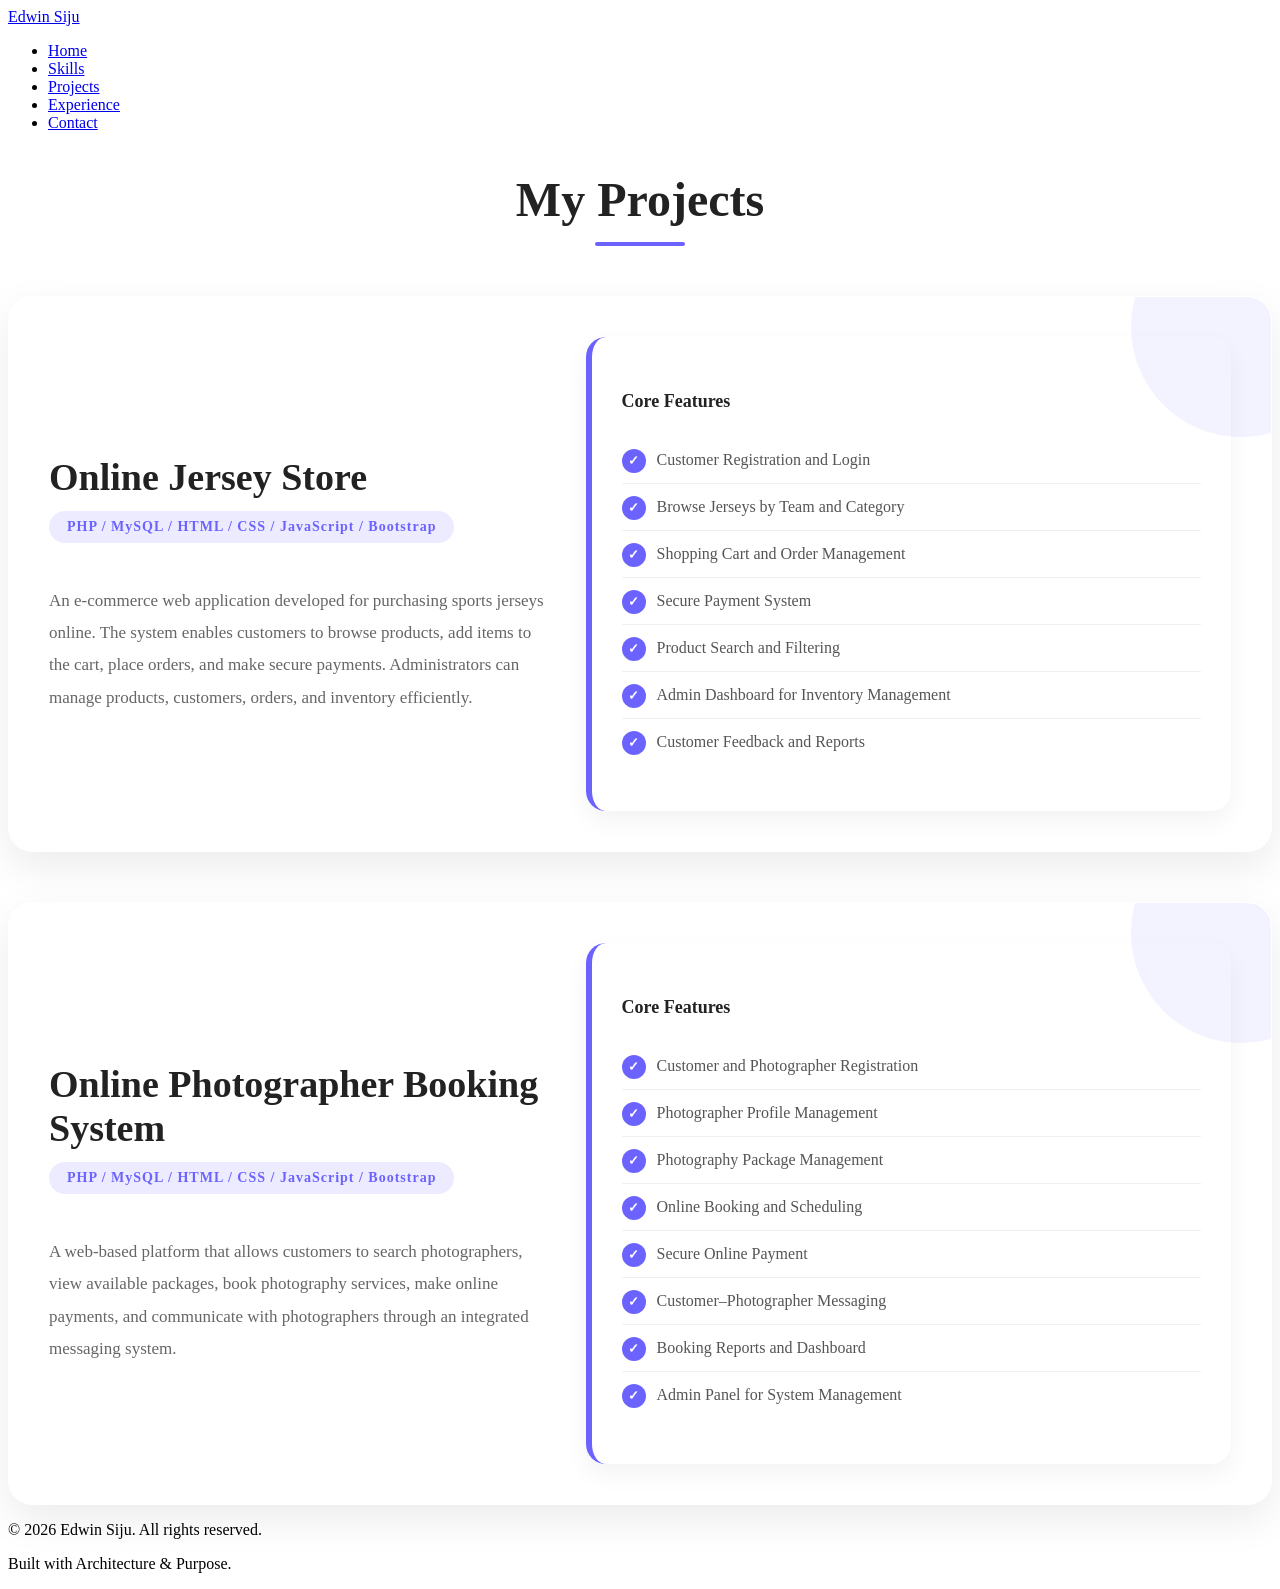
==== projects.html @ b20c207e "Update projects.html" ====
<!DOCTYPE html>
<html lang="en">
<head>
    <meta charset="UTF-8">
    <meta name="viewport" content="width=device-width, initial-scale=1.0">
    <title>Projects — Edwin Siju</title>
    <link rel="stylesheet" href="css/style.css">
    <style>
       /* ===========================
   PROJECTS PAGE
=========================== */

.showroom-grid{
    display:flex;
    flex-direction:column;
    gap:50px;
    margin-top:50px;
}

.project-showcase{

    display:grid;
    grid-template-columns:1fr 1.3fr;
    gap:40px;

    background:rgba(255,255,255,.75);
    backdrop-filter:blur(18px);

    border:1px solid rgba(255,255,255,.35);

    border-radius:25px;

    padding:40px;

    box-shadow:
    0 15px 40px rgba(0,0,0,.08);

    transition:.4s ease;

    overflow:hidden;

    position:relative;

}

.project-showcase::before{

    content:'';

    position:absolute;

    width:220px;
    height:220px;

    background:rgba(108,99,255,.08);

    border-radius:50%;

    top:-80px;
    right:-80px;

}

.project-showcase:hover{

    transform:translateY(-12px);

    box-shadow:
    0 30px 60px rgba(108,99,255,.15);

}

.project-meta{

    display:flex;
    flex-direction:column;
    justify-content:center;

}

.project-meta h3{

    font-size:38px;

    font-weight:700;

    color:#222;

    margin-bottom:12px;

}

.project-stack{

    display:inline-block;

    width:fit-content;

    padding:8px 18px;

    background:#ecebff;

    color:#6c63ff;

    border-radius:30px;

    font-size:14px;

    font-weight:600;

    letter-spacing:1px;

    margin-bottom:25px;

}

.project-description{

    font-size:17px;

    line-height:1.9;

    color:#666;

}

.feature-panel{

    background:white;

    border-radius:20px;

    padding:30px;

    box-shadow:
    0 10px 25px rgba(0,0,0,.05);

    border-left:6px solid #6c63ff;

}

.feature-panel h4{

    font-size:18px;

    margin-bottom:25px;

    color:#222;

    font-weight:700;

}

.feature-list{

    list-style:none;

    padding:0;

}

.feature-list li{

    position:relative;

    padding:14px 0 14px 35px;

    border-bottom:1px solid #f0f0f0;

    color:#555;

    transition:.3s;

}

.feature-list li:last-child{

    border:none;

}

.feature-list li::before{

    content:"✓";

    position:absolute;

    left:0;

    top:12px;

    width:24px;

    height:24px;

    background:#6c63ff;

    color:white;

    border-radius:50%;

    display:flex;

    align-items:center;

    justify-content:center;

    font-size:13px;

    font-weight:bold;

}

.feature-list li:hover{

    color:#6c63ff;

    padding-left:42px;

}

.section-title{

    text-align:center;

    font-size:48px;

    margin-bottom:15px;

    color:#222;

}

.section-title::after{

    content:'';

    display:block;

    width:90px;

    height:4px;

    background:#6c63ff;

    margin:15px auto 0;

    border-radius:10px;

}

/* ===========================
   RESPONSIVE
=========================== */

@media(max-width:992px){

.project-showcase{

grid-template-columns:1fr;

padding:30px;

gap:30px;

}

.project-meta h3{

font-size:30px;

}

.section-title{

font-size:38px;

}

}

@media(max-width:768px){

.project-showcase{

padding:25px;

}

.project-meta h3{

font-size:26px;

}

.project-description{

font-size:16px;

}

.feature-panel{

padding:25px;

}

}
    </style>
</head>
<body>

    <nav class="navbar">
        <div class="container nav-container">
            <a href="index.html" class="logo">Edwin Siju</a>
            <ul class="nav-links">
                <li><a href="index.html">Home</a></li>
                <li><a href="skills.html">Skills</a></li>
                <li><a href="projects.html" class="active">Projects</a></li>
                <li><a href="experience.html">Experience</a></li>
                <li><a href="contact.html">Contact</a></li>
            </ul>
        </div>
    </nav>

    <main>
        <section class="container section">
            <h2 class="section-title">My Projects</h2>
            
            <div class="showroom-grid">

    <!-- Project 1 -->
    <div class="project-showcase">

        <div class="project-meta">
            <h3>Online Jersey Store</h3>

            <div class="project-stack">
                PHP / MySQL / HTML / CSS / JavaScript / Bootstrap
            </div>

            <p class="project-description">
                An e-commerce web application developed for purchasing sports jerseys online.
                The system enables customers to browse products, add items to the cart,
                place orders, and make secure payments. Administrators can manage products,
                customers, orders, and inventory efficiently.
            </p>

        </div>

        <div class="feature-panel">

            <h4>Core Features</h4>

            <ul class="feature-list">

                <li>Customer Registration and Login</li>

                <li>Browse Jerseys by Team and Category</li>

                <li>Shopping Cart and Order Management</li>

                <li>Secure Payment System</li>

                <li>Product Search and Filtering</li>

                <li>Admin Dashboard for Inventory Management</li>

                <li>Customer Feedback and Reports</li>

            </ul>

        </div>

    </div>


    <!-- Project 2 -->
    <div class="project-showcase">

        <div class="project-meta">

            <h3>Online Photographer Booking System</h3>

            <div class="project-stack">
                PHP / MySQL / HTML / CSS / JavaScript / Bootstrap
            </div>

            <p class="project-description">
                A web-based platform that allows customers to search photographers,
                view available packages, book photography services, make online
                payments, and communicate with photographers through an integrated
                messaging system.
            </p>

        </div>

        <div class="feature-panel">

            <h4>Core Features</h4>

            <ul class="feature-list">

                <li>Customer and Photographer Registration</li>

                <li>Photographer Profile Management</li>

                <li>Photography Package Management</li>

                <li>Online Booking and Scheduling</li>

                <li>Secure Online Payment</li>

                <li>Customer–Photographer Messaging</li>

                <li>Booking Reports and Dashboard</li>

                <li>Admin Panel for System Management</li>

            </ul>

        </div>

    </div>

</div>

            </div>
        </section>
    </main>

    <footer class="footer">
        <div class="container footer-container">
            <p>&copy; 2026 Edwin Siju. All rights reserved.</p>
            <p>Built with Architecture & Purpose.</p>
        </div>
    </footer>

    <script src="js/main.js"></script>
</body>
</html>
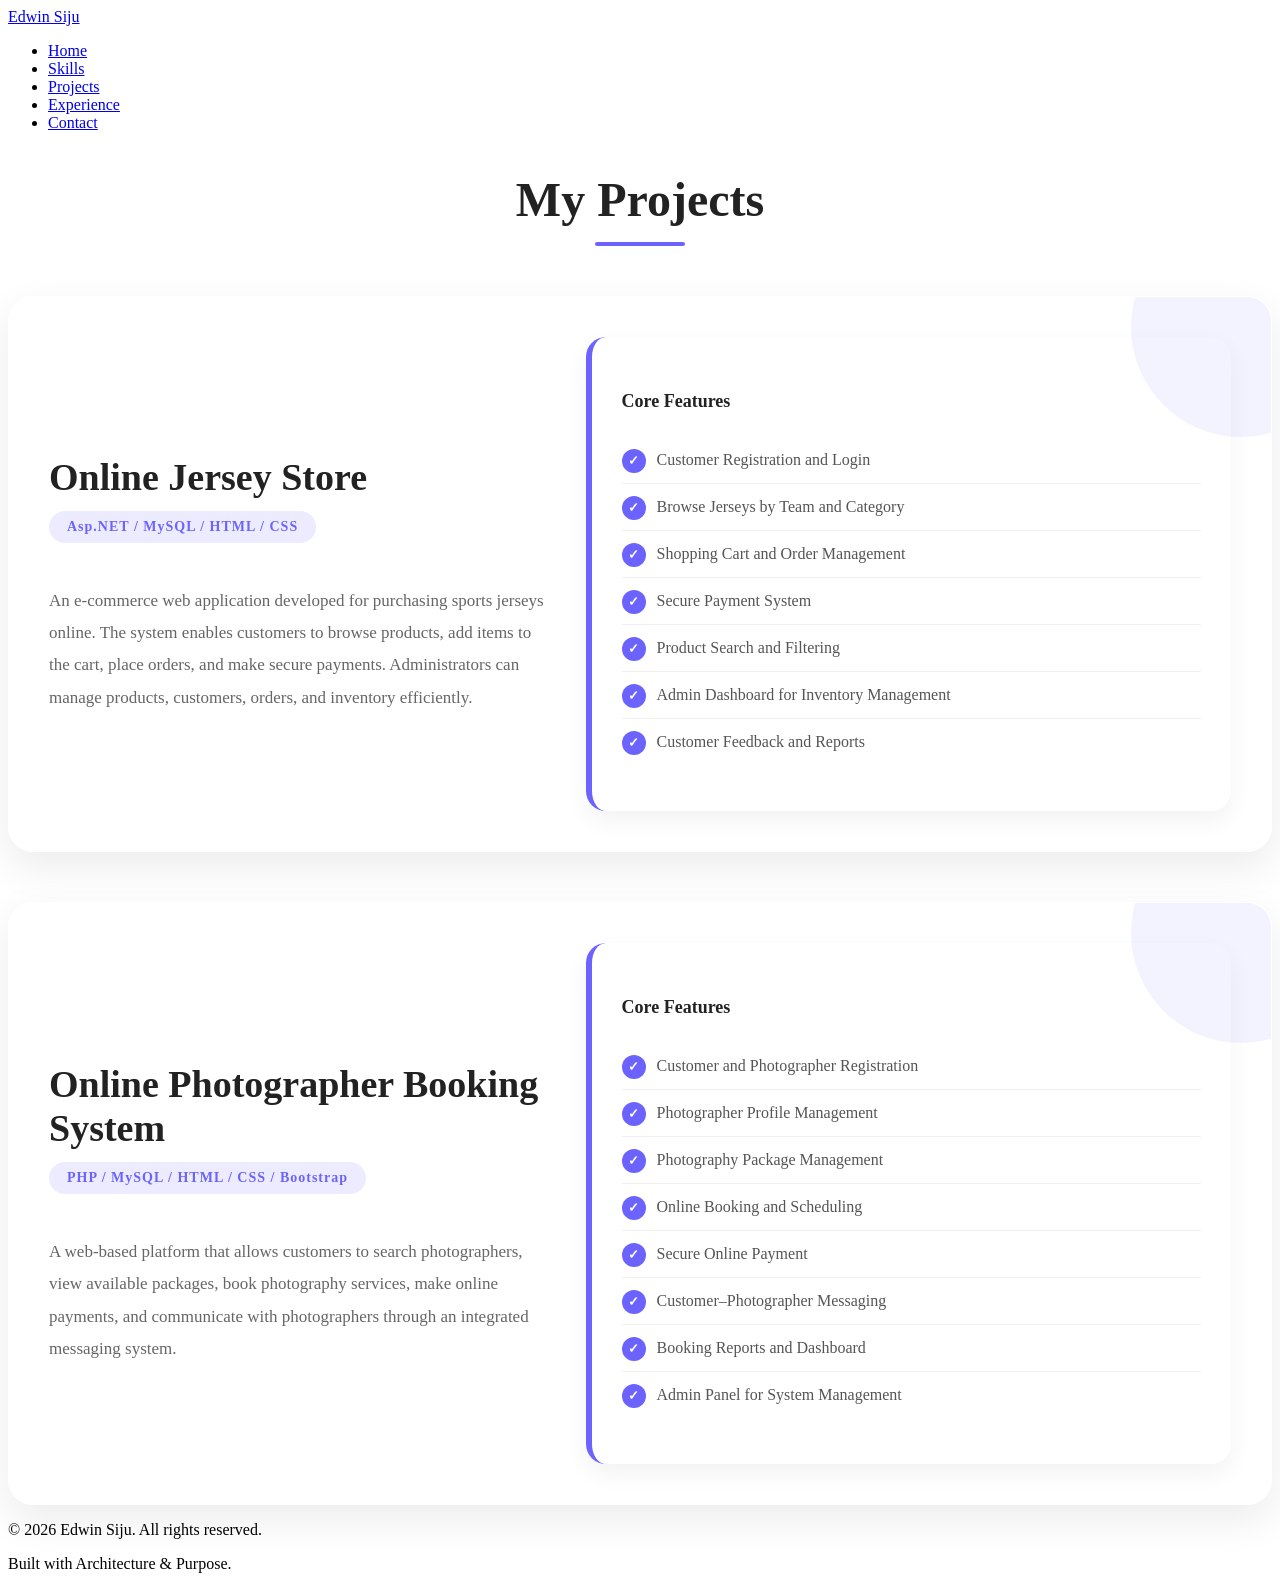
==== commit 7932c826: "Update projects.html" ====
--- a/projects.html
+++ b/projects.html
@@ -336,7 +336,7 @@
             <h3>Online Jersey Store</h3>
 
             <div class="project-stack">
-                PHP / MySQL / HTML / CSS / JavaScript / Bootstrap
+                Asp.NET / MySQL / HTML / CSS 
             </div>
 
             <p class="project-description">
@@ -383,7 +383,7 @@
             <h3>Online Photographer Booking System</h3>
 
             <div class="project-stack">
-                PHP / MySQL / HTML / CSS / JavaScript / Bootstrap
+                PHP / MySQL / HTML / CSS / Bootstrap
             </div>
 
             <p class="project-description">
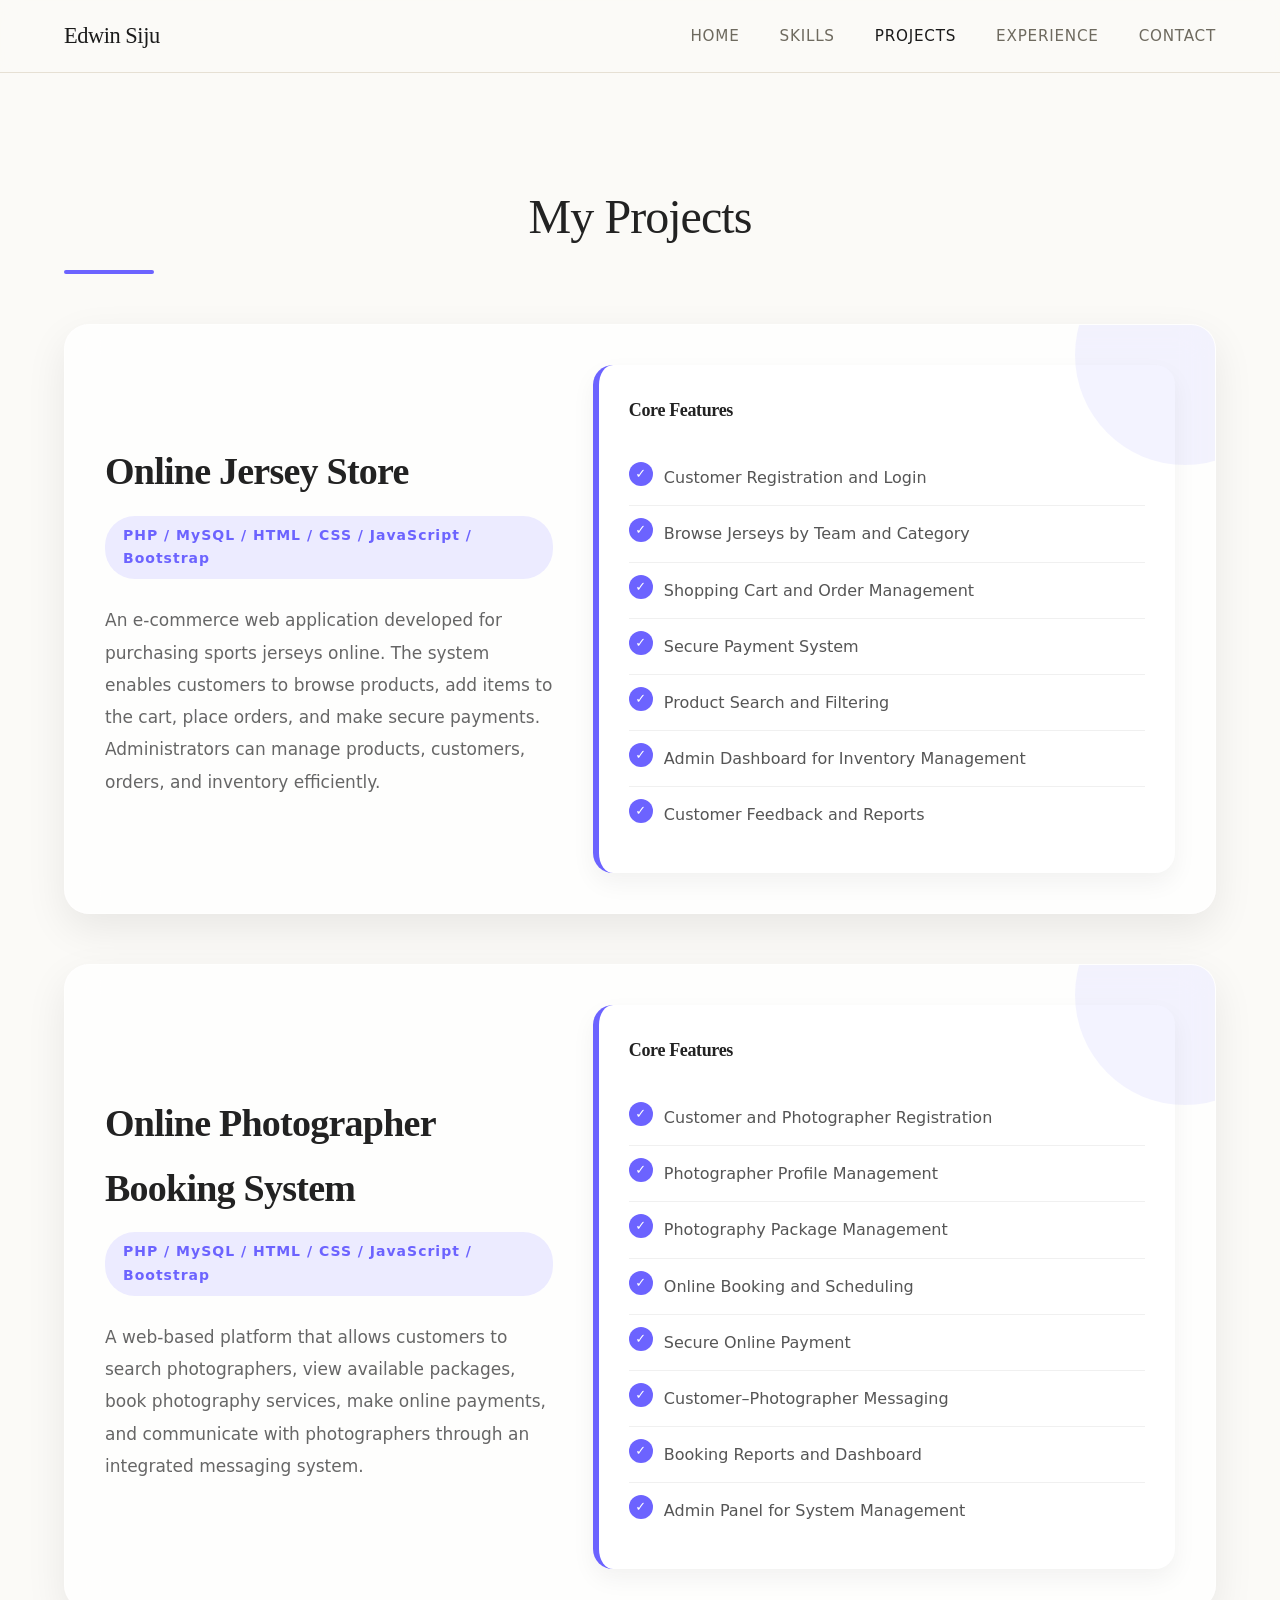
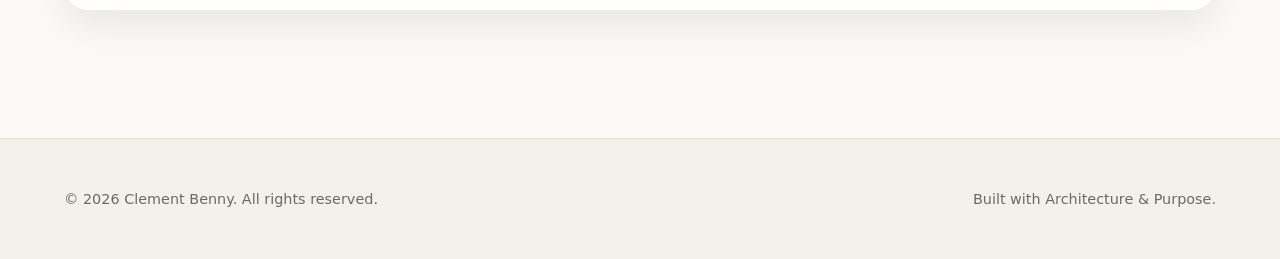
==== commit 9b7c65ff: "first commit" ====
--- a/projects.html
+++ b/projects.html
@@ -3,7 +3,7 @@
 <head>
     <meta charset="UTF-8">
     <meta name="viewport" content="width=device-width, initial-scale=1.0">
-    <title>Projects — Edwin Siju</title>
+    <title>Projects — Clement Benny</title>
     <link rel="stylesheet" href="css/style.css">
     <style>
        /* ===========================
@@ -336,7 +336,7 @@
             <h3>Online Jersey Store</h3>
 
             <div class="project-stack">
-                Asp.NET / MySQL / HTML / CSS 
+                PHP / MySQL / HTML / CSS / JavaScript / Bootstrap
             </div>
 
             <p class="project-description">
@@ -383,7 +383,7 @@
             <h3>Online Photographer Booking System</h3>
 
             <div class="project-stack">
-                PHP / MySQL / HTML / CSS / Bootstrap
+                PHP / MySQL / HTML / CSS / JavaScript / Bootstrap
             </div>
 
             <p class="project-description">
@@ -431,11 +431,11 @@
 
     <footer class="footer">
         <div class="container footer-container">
-            <p>&copy; 2026 Edwin Siju. All rights reserved.</p>
+            <p>&copy; 2026 Clement Benny. All rights reserved.</p>
             <p>Built with Architecture & Purpose.</p>
         </div>
     </footer>
 
     <script src="js/main.js"></script>
 </body>
-</html>
+</html>
--- a/css/style.css
+++ b/css/style.css
@@ -0,0 +1,209 @@
+/* ==========================================================================
+   1. VARIABLES & THEME SETUP (Editorial Ivory & Muted Clay Palette)
+   ========================================================================== */
+:root {
+    --bg-canvas: #fbfaf7;         /* Off-white canvas background */
+    --bg-surface: #f4f1ea;        /* Warm deep ivory surface */
+    --bg-card: #ffffff;           /* Pure white for cards */
+    --text-primary: #1a1a1a;      /* Near-black primary text */
+    --text-muted: #6e6a5f;        /* Muted deep taupe for body/secondary text */
+    --accent-clay: #a38a75;       /* Sophisticated muted clay/taupe accent */
+    --accent-light: #e6e0d4;      /* Soft structural line separation */
+    
+    --font-serif: "Adobe Garamond Pro", "Garamond", "Claude Garamond", "Claude", serif;
+    --font-sans: "Inter", system-ui, -apple-system, sans-serif;
+    
+    --transition-smooth: all 0.4s cubic-bezier(0.25, 1, 0.5, 1);
+}
+
+/* ==========================================================================
+   2. GLOBAL RESET & BASE STYLES
+   ========================================================================== */
+* {
+    box-sizing: border-box;
+    margin: 0;
+    padding: 0;
+}
+
+html {
+    scroll-behavior: smooth;
+    background-color: var(--bg-canvas);
+}
+
+body {
+    font-family: var(--font-sans);
+    background-color: var(--bg-canvas);
+    color: var(--text-primary);
+    line-height: 1.7;
+    -webkit-font-smoothing: antialiased;
+}
+
+h1, h2, h3, h4, .logo {
+    font-family: var(--font-serif);
+    font-weight: 400;
+    color: var(--text-primary);
+    letter-spacing: -0.02em;
+}
+
+a {
+    color: inherit;
+    text-decoration: none;
+    transition: var(--transition-smooth);
+}
+
+/* ==========================================================================
+   3. STRUCTURAL LAYOUT & SPACING RULES
+   ========================================================================== */
+.container {
+    width: 90%;
+    max-width: 1200px;
+    margin: 0 auto;
+}
+
+/* Navbar Layout Rules */
+.navbar {
+    position: fixed;
+    top: 0;
+    left: 0;
+    width: 100%;
+    background-color: rgba(251, 250, 247, 0.9);
+    backdrop-filter: blur(10px);
+    border-bottom: 1px solid var(--accent-light);
+    z-index: 1000;
+}
+
+.nav-container {
+    display: flex;
+    justify-content: space-between; /* Pushes logo far-left, links far-right */
+    align-items: center;
+    height: 4.5rem; /* Balanced, clean height */
+}
+
+.logo {
+    font-size: 1.4rem;
+    font-weight: 500;
+}
+
+.nav-links {
+    display: flex;
+    gap: 2.5rem;
+    list-style: none;
+}
+
+.nav-links a {
+    font-size: 0.95rem;
+    font-weight: 400;
+    letter-spacing: 0.05em;
+    text-transform: uppercase;
+    color: var(--text-muted);
+}
+
+.nav-links a:hover,
+.nav-links a.active {
+    color: var(--text-primary);
+}
+
+/* Generous Breathing Room Constraints */
+main {
+    padding-top: 6rem; /* Keeps content separate from navbar safely */
+    min-height: 75vh;  /* Pushes footer comfortably down */
+}
+
+.section {
+    padding: 5rem 0 8rem 0; /* Strict padding-bottom rule */
+}
+
+.section-title {
+    font-size: 2.5rem;
+    margin-bottom: 3.5rem;
+    position: relative;
+    padding-bottom: 1rem;
+}
+
+.section-title::after {
+    content: '';
+    position: absolute;
+    bottom: 0;
+    left: 0;
+    width: 40px;
+    height: 1px;
+    background-color: var(--accent-clay);
+}
+
+/* Footer Layout */
+.footer {
+    border-top: 1px solid var(--accent-light);
+    padding: 3rem 0;
+    background-color: var(--bg-surface);
+}
+
+.footer-container {
+    display: flex;
+    justify-content: space-between;
+    align-items: center;
+    color: var(--text-muted);
+    font-size: 0.9rem;
+}
+
+/* ==========================================================================
+   4. UI COMPONENTS & BUTTONS
+   ========================================================================== */
+.btn-group {
+    display: flex;
+    gap: 1.5rem;
+    margin-top: 2.5rem;
+}
+
+.btn {
+    display: inline-flex;
+    align-items: center;
+    padding: 0.8rem 2rem;
+    font-size: 0.9rem;
+    letter-spacing: 0.05em;
+    text-transform: uppercase;
+    transition: var(--transition-smooth);
+    border: 1px solid transparent;
+    cursor: pointer;
+}
+
+.btn-primary {
+    background-color: var(--text-primary);
+    color: var(--bg-canvas);
+}
+
+.btn-primary:hover {
+    background-color: var(--accent-clay);
+    transform: translateY(-2px);
+}
+
+.btn-secondary {
+    border-color: var(--text-primary);
+    color: var(--text-primary);
+}
+
+.btn-secondary:hover {
+    background-color: var(--text-primary);
+    color: var(--bg-canvas);
+    transform: translateY(-2px);
+}
+
+/* Responsive Structural Overrides */
+@media (max-width: 768px) {
+    .nav-container {
+        flex-direction: column;
+        justify-content: center;
+        height: auto;
+        padding: 1rem 0;
+        gap: 1rem;
+    }
+    .nav-links {
+        gap: 1.5rem;
+    }
+    main {
+        padding-top: 8rem;
+    }
+    .btn-group {
+        flex-direction: column;
+        gap: 1rem;
+    }
+}
